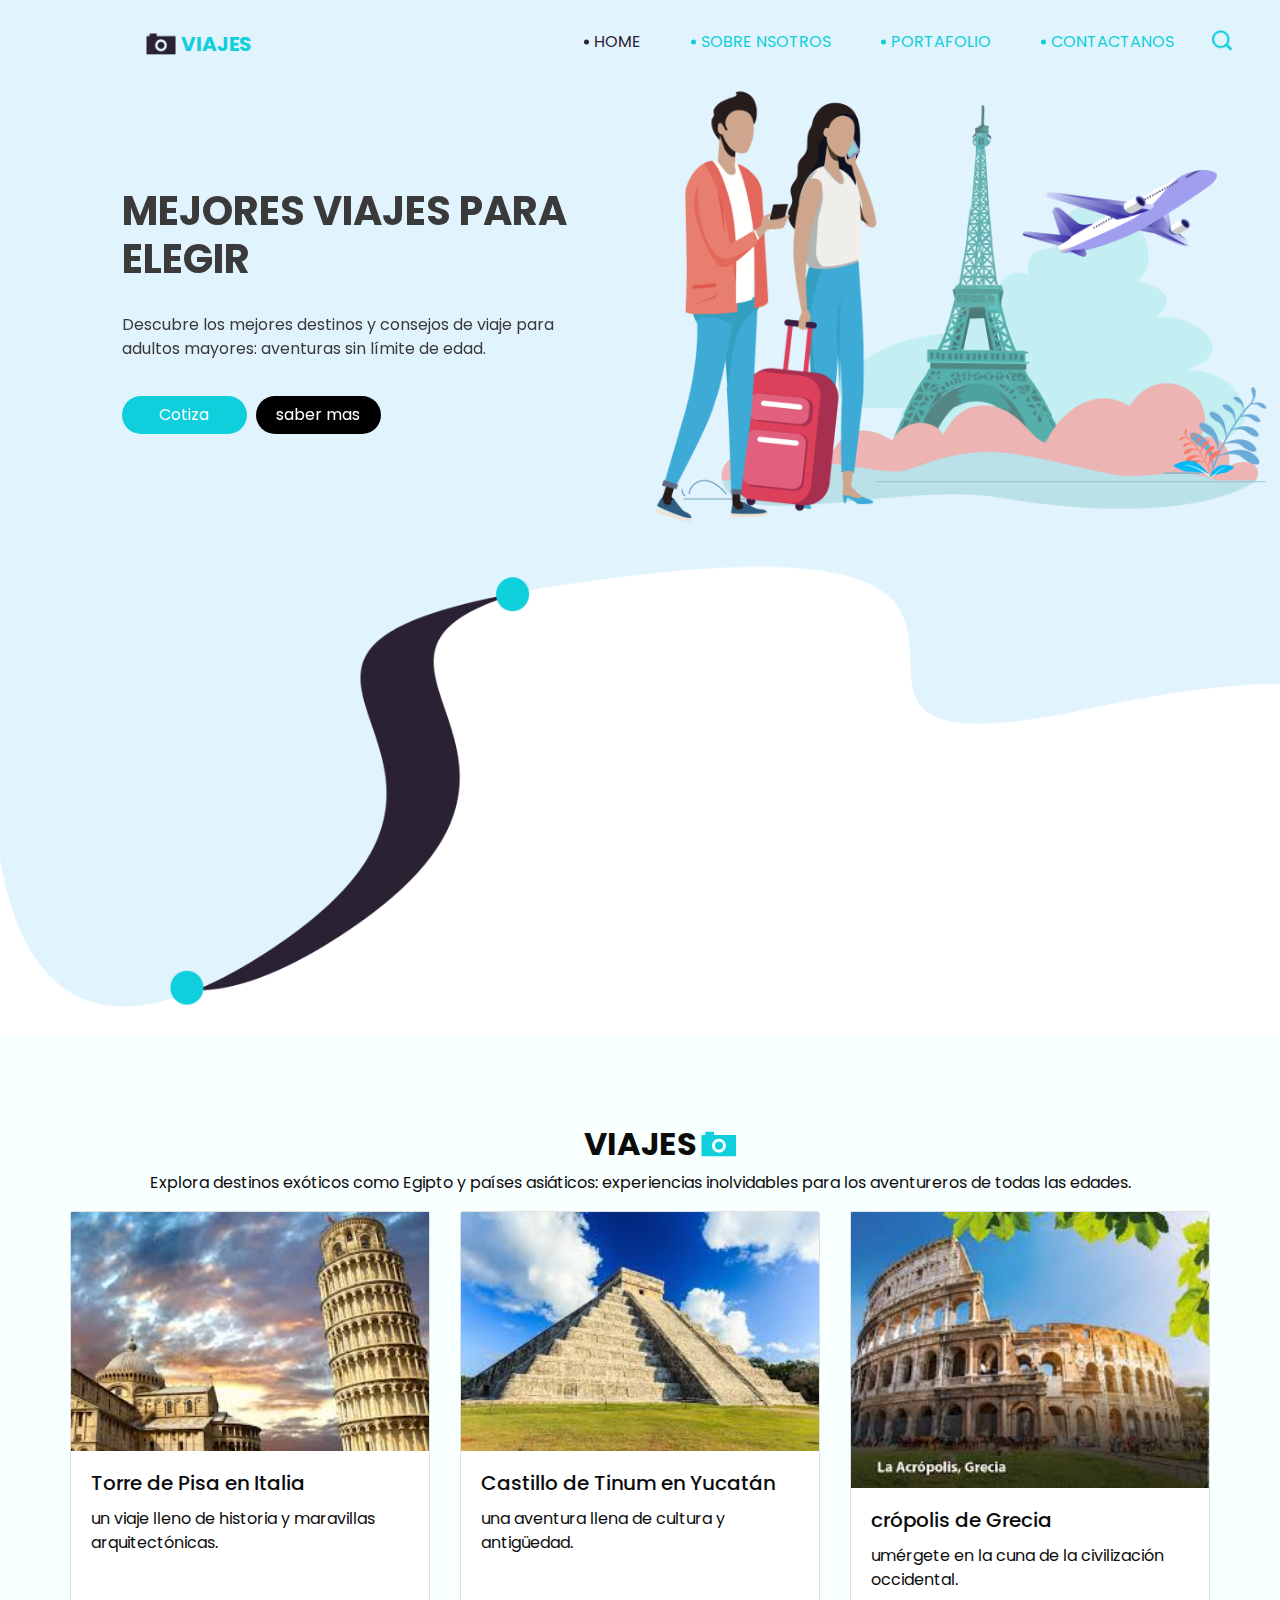
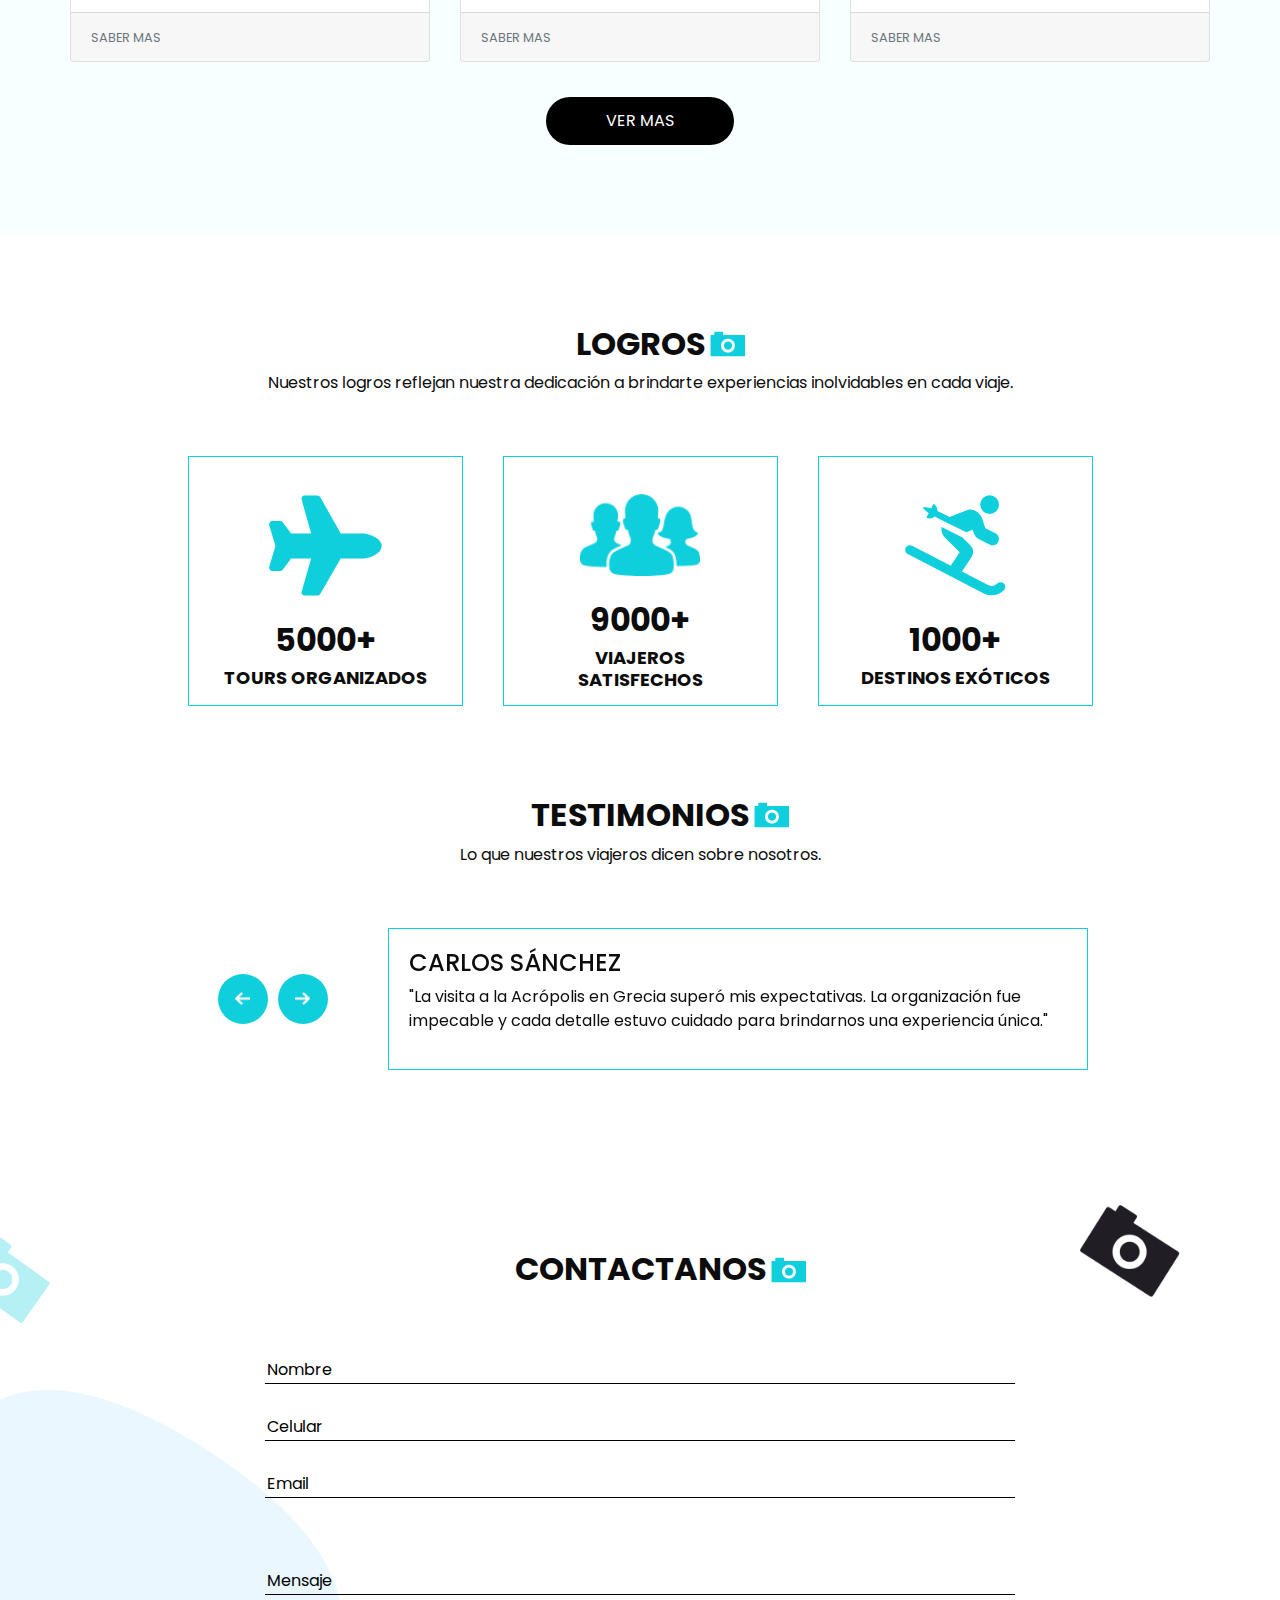
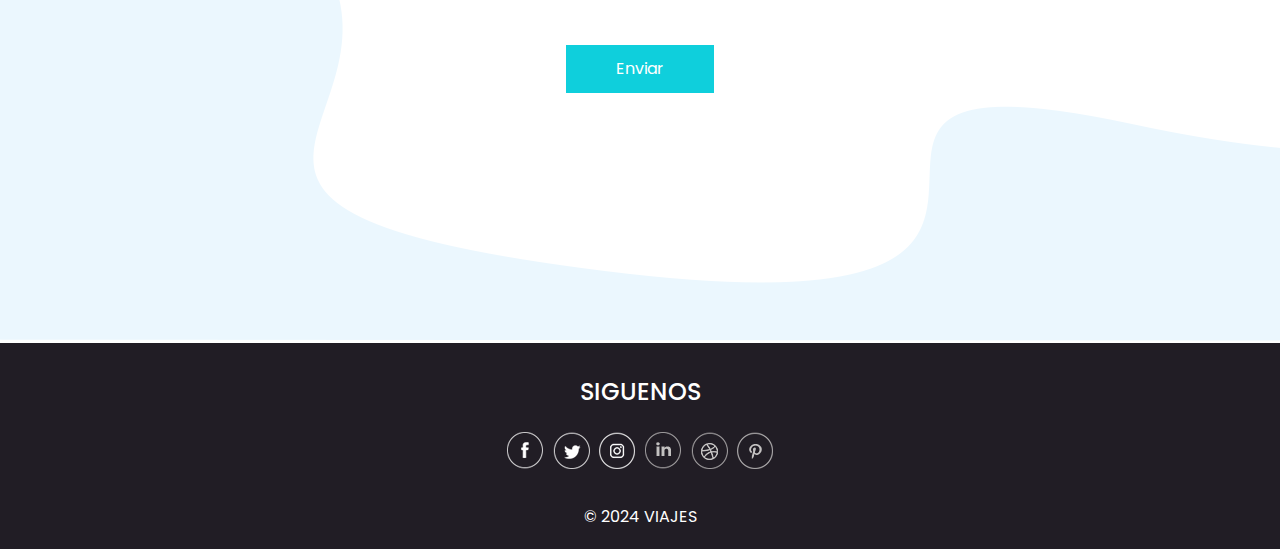
==== index.html @ 47886690 "PAGINA DE VIAJES" ====
<!DOCTYPE html>
<html lang="es">
<head>
    <meta charset="utf-8" />
    <meta http-equiv="X-UA-Compatible" content="IE=edge" />
    <meta name="viewport" content="width=device-width, initial-scale=1, shrink-to-fit=no" />
    <meta name="keywords" content="" />
    <meta name="description" content="" />
    <meta name="author" content="" />
    <title>Viajes</title>
    <link rel="stylesheet" type="text/css" href="css/bootstrap.css" />
    <link href="https://fonts.googleapis.com/css?family=Poppins:400,700&display=swap" rel="stylesheet">
    <link href="css/style.css" rel="stylesheet" />
    <link href="css/responsive.css" rel="stylesheet" />
    <link rel="stylesheet" href="https://cdnjs.cloudflare.com/ajax/libs/font-awesome/5.15.4/css/all.min.css" integrity="sha512-1ycn6IcaQQ40/MKBW2W4Rhis/DbILU74C1vSrLJxCq57o941Ym01SwNsOMqvEBFlcgUa6xLiPY/NS5R+E6ztJQ==" crossorigin="anonymous" referrerpolicy="no-referrer" />
</head>

<body>
  <div class="hero_area">
    <header class="header_section">
      <div class="container-fluid">
        <div class="row">
          <div class="col-lg-11 offset-lg-1">
            <nav class="navbar navbar-expand-lg custom_nav-container ">
              <a class="navbar-brand" href="index.html">
                <img src="images/logo.png" alt="">
                <span>
                  Viajes
                </span>
              </a>
              </a>
              <button class="navbar-toggler" type="button" data-toggle="collapse" data-target="#navbarSupportedContent" aria-controls="navbarSupportedContent" aria-expanded="false" aria-label="Toggle navigation">
                <span class="navbar-toggler-icon"></span>
              </button>
              <!-- <iframe src="./menú.html"></iframe> -->
              <div class="collapse navbar-collapse" id="navbarSupportedContent">
                <div class="d-flex ml-auto flex-column flex-lg-row align-items-center">
                  <ul class="navbar-nav  ">
                    <li class="nav-item active">
                      <a class="nav-link" href="index.html">Home <span class="sr-only">(current)</span></a>
                    </li>
                    <li class="nav-item">
                      <a class="nav-link" href="about.html"> sobre nsotros</a>
                    </li>
                    <li class="nav-item">
                      <a class="nav-link" href="portfolio.html"> portafolio </a>
                    </li>
                    <li class="nav-item">
                      <a class="nav-link" href="contact.html">contactanos</a>
                    </li>
                  </ul>
                  <form class="form-inline">
                    <button class="btn  my-2 my-sm-0 nav_search-btn" type="submit"></button>
                  </form>
                </div>
              </div>
            </nav>
          </div>
        </div>
      </div>
    </header>
    <!-- end header section -->
    <!-- slider section -->
    <section class="slider_section position-relative">
      <div class="carousel slide" data-ride="carousel">
        <div class="carousel-inner">
          <div class="carousel-item active">
            <div class="container-fluid">
              <div class="row">
                <div class="col-md-5 offset-md-1 ">
                  <div class="detail_box">
                    <h1>
                      Mejores viajes para elegir
                    </h1>
                    <p>
                        Descubre los mejores destinos y consejos de viaje para adultos mayores: aventuras sin límite de edad.
                    </p>
                    <div class="btn-box">
                      <a href="#" class="btn-1" onclick="event.preventDefault()">
                        Cotiza
                      </a>
                      <a href="#" class="btn-2" onclick="event.preventDefault(); cotizarViaje();">
                        saber mas
                      </a>
                    </div>
                  </div>
                </div>
                <div class="col-md-6 px-0">
                  <div class="img-box">
                    <img src="img/viejs_fondo.png" alt="">
                  </div>
                </div>
              </div>
            </div>
          </div>
          <!-- <div class="carousel-item">
            <div class="container-fluid">
              <div class="row">
                <div class="col-md-5 offset-md-1">
                  <div class="detail_box">
                    <h1>
                      photography <br>
                      studio
                    </h1>
                    <p>
                      It is a long established fact that a reader will be distracted by the readable content
                    </p>
                    <div class="btn-box">
                      <a href="" class="btn-1">
                        About Us
                      </a>
                      <a href="" class="btn-2">
                        Get A Quote
                      </a>
                    </div>
                  </div>
                </div>
                <div class="col-md-6 px-0">
                  <div class="img-box">
                    <img src="images/slider-img.jpg" alt="">
                  </div>
                </div>
              </div>
            </div>
          </div> -->
        </div>
      </div>

    </section>
    <!-- end slider section -->
  </div>

  <section class="portfolio_section layout_padding">
    <div class="container">
      <div class="heading_container">
        <h2>
          viajes
        </h2>
        <p>
            Explora destinos exóticos como Egipto y países asiáticos: experiencias inolvidables para los aventureros de todas las edades.
        </p>
      </div>
      <!-- <div class="portfolio_container layout_padding2">
        <div class="box-1">
          <div class="img-box b-1">
            <img src="img/PAIS1.jpeg" alt="">
            <div class="btn-box">
              <a href="" class="btn-1">

              </a>
            </div>
          </div>
          <div class="img-box b-2">
            <img src="img/PAIS2.jpeg" alt="">
            <div class="btn-box">
              <a href="" class="btn-1">

              </a>
            </div>
          </div>
        </div>
        <div class="box-2">
          <div class="box-2-top">
            <div class="img-box b-3">
              <img src="img/PAIS3.jpeg" alt="">
              <div class="btn-box">
                <a href="" class="btn-1">

                </a>
              </div>
            </div>
          </div>
          <div class="box-2-top2">
            <div class="img-box b-4">
              <img src="img/PAIS4.jpeg" alt="">
              <div class="btn-box">
                <a href="" class="btn-1">
                </a>
              </div>
            </div>
          </div>
          <div class="box-2-btm">
            <div class="img-box b-5">
              <img src="images/p-5.jpg" alt="">
              <div class="btn-box">
                <a href="" class="btn-1">
                </a>
              </div>
            </div>
            <div class="img-box b-6">
              <img src="img/PAIS5.jpeg" alt="">
              <div class="btn-box">
                <a href="" class="btn-1">
                </a>
              </div>
            </div>
          </div>
        </div>
      </div> -->

      <div class="card-deck">
        <div class="card">
            <img src="img/PAIS1.jpeg" alt="">
          <div class="card-body">
            <h5 class="card-title">Torre de Pisa en Italia</h5>
            <p class="card-text">un viaje lleno de historia y maravillas arquitectónicas.</p>
          </div>
          <div class="card-footer">
            <small class="text-muted">SABER MAS</small>
          </div>
        </div>
        <div class="card">
            <img src="img/PAIS2.jpeg" alt="">
          <div class="card-body">
            <h5 class="card-title">Castillo de Tinum en Yucatán</h5>
            <p class="card-text">una aventura llena de cultura y antigüedad.</p>
          </div>
          <div class="card-footer">
            <small class="text-muted">SABER MAS</small>
          </div>
        </div>
        <div class="card">
            <img src="img/PAIS3.jpeg" alt="">
          <div class="card-body">
            <h5 class="card-title">crópolis de Grecia</h5>
            <p class="card-text">umérgete en la cuna de la civilización occidental.</p>
          </div>
          <div class="card-footer">
            <small class="text-muted">SABER MAS</small>
          </div>
        </div>
      </div>



      <div class="see_btn">
        <a href="#" onclick="event.preventDefault(); cotizarViaje();">VER MAS</a>
      </div>
    </div>

  </section>

  <!-- end about section -->

  <!-- achieve section -->

  <section class="achieve_section layout_padding">
    <div class="container">
        <div class="heading_container">
            <h2>
                LOGROS
            </h2>
            <p>
                Nuestros logros reflejan nuestra dedicación a brindarte experiencias inolvidables en cada viaje.
            </p>
        </div>
      <div class="achieve_container">
        <div class="box">
          <div class="img-box">
            <i class="fas fa-plane icon-font"></i>
          </div>
            <div class="detail-box">
                <h2>
                    5000+
                </h2>
                <h6>
                    Tours Organizados
                </h6>
            </div>
        </div>
        <div class="box">
          <div class="img-box">
            <img src="images/a-2.png" alt="">
          </div>
          <div class="detail-box">
            <h2>
              9000+
            </h2>
            <h6>
                Viajeros Satisfechos
            </h6>
          </div>
        </div>
        <div class="box">
          <div class="img-box">
            <i class="fas fa-skiing icon-font"></i>
          </div>
          <div class="detail-box">
            <h2>
              1000+
            </h2>
            <h6>
                Destinos Exóticos
            </h6>
          </div>
        </div>
      </div>
    </div>
  </section>

  <!-- end achieve section -->

  <!-- client section -->

  <section class="client_section layout_padding-bottom">
    <div class="container">
      <div class="heading_container">
        <h2>
            TESTIMONIOS
        </h2>
        <p>
            Lo que nuestros viajeros dicen sobre nosotros.
        </p>
      </div>
      <div class="layout_padding2-top">
        <div id="carouselExample2Controls" class="carousel slide" data-ride="carousel">
          <div class="row">
            <div class="col-md-3">
              <div class="btn_container">
                <a class="carousel-control-prev" href="#carouselExample2Controls" role="button" data-slide="prev">
                  <span class="sr-only">Previous</span>
                </a>
                <a class="carousel-control-next" href="#carouselExample2Controls" role="button" data-slide="next">
                  <span class="sr-only">Next</span>
                </a>
              </div>
            </div>
            <div class="col-md-9 col-lg-8">
              <div class="carousel-inner">
                <div class="carousel-item active">
                  <div class="detail-box">
                    <h4>
                        Carlos Sánchez
                    </h4>
                    <p>
                        "La visita a la Acrópolis en Grecia superó mis expectativas. La organización fue impecable y cada detalle estuvo cuidado para brindarnos una experiencia única."
                    </p>
                  </div>
                </div>
                <div class="carousel-item ">
                  <div class="detail-box">
                    <h4>
                        María López
                    </h4>
                    <p>
                        "Explorar los templos de Yucatán fue fascinante. La atención al detalle y la pasión del equipo hicieron del viaje algo realmente especial."
                    </p>
                  </div>
                </div>
              </div>
            </div>

          </div>

        </div>
      </div>
    </div>
  </section>


  <!-- end client section -->

  <!-- contact section -->

  <section class="contact_section layout_padding">
    <div class="bg-img1">
      <img src="images/bg-img-1.png" alt="">
    </div>
    <div class="bg-img2">
      <img src="images/bg-img-2.png" alt="">
    </div>
    <div class="container">
      <div class="heading_container">
        <h2>
          CONTACTANOS
        </h2>
      </div>
      <div class="">
        <div class="row">
          <div class="col-md-8 mx-auto">
            <form action="">
              <div class="contact_form-container">
                <div>
                  <div>
                    <input type="text" placeholder="Nombre">
                  </div>
                  <div>
                    <input type="text" placeholder="Celular">
                  </div>
                  <div>
                    <input type="email" placeholder="Email">
                  </div>
                  <div class="">
                    <input type="text" placeholder="Mensaje" class="message_input">
                  </div>
                  <div class=" d-flex justify-content-center ">
                    <button type="button">
                        Enviar
                    </button>
                  </div>
                </div>
              </div>
            </form>
          </div>
        </div>
      </div>
    </div>
  </section>


  <!-- end contact section -->


  <!-- info section -->
  <section class="info_section ">
    <div class="container">
      <div class="info_container">
        <div class="info_social">
          <div class="d-flex justify-content-center">
            <h4 class="">
              SIGUENOS
            </h4>
          </div>
          <div class="social_box">
            <a href="#" onclick="event.preventDefault(); cotizarViaje();">
              <img src="images/fb.png" alt="">
            </a>
            <a href="#" onclick="event.preventDefault(); cotizarViaje();">
              <img src="images/twitter.png" alt="">
            </a>
            <a href="#" onclick="event.preventDefault(); cotizarViaje();">
              <img src="images/instagram.png" alt="">
            </a>
            <a href="#" onclick="event.preventDefault(); cotizarViaje();">
              <img src="images/linkedin.png" alt="">
            </a>
            <a href="#" onclick="event.preventDefault(); cotizarViaje();">
              <img src="images/dribble.png" alt="">
            </a>
            <a href="#" onclick="event.preventDefault(); cotizarViaje();">
              <img src="images/pinterest.png" alt="">
            </a>
          </div>
        </div>
      </div>
    </div>
  </section>
  <!-- end info_section -->

  <!-- footer section -->
  <section class="container-fluid footer_section">
    <div class="container">
      <p> &copy; 2024 VIAJES </p>
    </div>
  </section>
  <!-- footer section -->

  <script type="text/javascript" src="js/jquery-3.4.1.min.js"></script>
  <script type="text/javascript" src="js/bootstrap.js"></script>

</body>

</html>
---- css/style.css ----
body {
  font-family: 'Poppins', sans-serif;
  color: #0c0c0c;
  background-color: #ffffff;
}

.layout_padding {
  padding: 90px 0;
}

.layout_padding2 {
  padding: 45px 0;
}

.layout_padding2-top {
  padding-top: 45px;
}

.layout_padding2-bottom {
  padding-bottom: 45px;
}

.layout_padding-top {
  padding-top: 90px;
}

.layout_padding-bottom {
  padding-bottom: 90px;
}

.heading_container {
  display: -webkit-box;
  display: -ms-flexbox;
  display: flex;
  -webkit-box-orient: vertical;
  -webkit-box-direction: normal;
      -ms-flex-direction: column;
          flex-direction: column;
  -webkit-box-align: center;
      -ms-flex-align: center;
          align-items: center;
  text-align: center;
}

.heading_container h2 {
  position: relative;
  font-weight: bold;
  text-transform: uppercase;
}

.heading_container h2 span {
  position: relative;
  z-index: 2;
}

.heading_container h2::before {
  content: "";
  position: absolute;
  width: 35px;
  height: 26px;
  top: 50%;
  right: -40px;
  -webkit-transform: translateY(-50%);
          transform: translateY(-50%);
  z-index: 1;
  background-image: url(../images/heading-img.png);
  background-repeat: no-repeat;
}

/*header section*/
.hero_area {
  height: 115vh;
  position: relative;
  background-image: url(../images/hero-bg.png);
  background-size: cover;
}

.sub_page .hero_area {
  height: auto;
  background-image: none;
  background-color: #e1f3fd;
}

.sub_page .hero_area::after {
  display: none;
}

.header_section .container-fluid {
  padding-right: 25px;
  padding-left: 25px;
}

.header_section .nav_container {
  margin: 0 auto;
}

.custom_nav-container .navbar-nav .nav-item .nav-link {
  margin: 10px 30px;
  padding: 0;
  color: #0fcfdc;
  text-align: center;
  position: relative;
  text-transform: uppercase;
}

.custom_nav-container .navbar-nav .nav-item .nav-link::before {
  content: "";
  width: 5px;
  height: 5px;
  position: absolute;
  top: 50%;
  left: -10px;
  -webkit-transform: translateY(-50%);
          transform: translateY(-50%);
  background-color: #0fcfdc;
  border-radius: 100%;
}

.custom_nav-container .navbar-nav .nav-item.active .nav-link, .custom_nav-container .navbar-nav .nav-item:hover .nav-link {
  color: #2a2132;
}

.custom_nav-container .navbar-nav .nav-item.active .nav-link::before, .custom_nav-container .navbar-nav .nav-item:hover .nav-link::before {
  background-color: #2a2132;
}

a,
a:hover,
a:focus {
  text-decoration: none;
}

a:hover,
a:focus {
  color: initial;
}

.btn,
.btn:focus {
  outline: none !important;
  -webkit-box-shadow: none;
          box-shadow: none;
}

.custom_nav-container .nav_search-btn {
  background-image: url(../images/search-icon.png);
  background-size: 20px;
  background-repeat: no-repeat;
  background-position: center 5px;
  width: 35px;
  height: 35px;
  padding: 0;
  border: none;
}

.navbar-brand {
  display: -webkit-box;
  display: -ms-flexbox;
  display: flex;
  -webkit-box-align: center;
      -ms-flex-align: center;
          align-items: center;
}

.navbar-brand img {
  width: 30px;
  margin-right: 5px;
}

.navbar-brand span {
  font-size: 20px;
  font-weight: 700;
  color: #0fcfdc;
  text-transform: uppercase;
}

.custom_nav-container {
  z-index: 99999;
  padding-top: 20px;
  -webkit-box-align: end;
      -ms-flex-align: end;
          align-items: flex-end;
}

.navbar-expand-lg .navbar-collapse {
  -webkit-box-align: end;
      -ms-flex-align: end;
          align-items: flex-end;
}

.custom_nav-container .navbar-toggler {
  outline: none;
}

.custom_nav-container .navbar-toggler .navbar-toggler-icon {
  background-image: url(../images/menu.png);
  background-size: 45px;
}

/*end header section*/
/* slider section */
.slider_section {
  display: -webkit-box;
  display: -ms-flexbox;
  display: flex;
  -webkit-box-align: center;
      -ms-flex-align: center;
          align-items: center;
  position: relative;
  z-index: 2;
  color: #3b3a3a;
}

.slider_section .row {
  -webkit-box-align: center;
      -ms-flex-align: center;
          align-items: center;
}

.slider_section div#carouselExampleControls {
  width: 100%;
}

.slider_section .detail_box {
  padding-right: 10%;
}

.slider_section .detail_box h1 {
  font-weight: bold;
  margin-bottom: 30px;
  text-transform: uppercase;
}

.slider_section .detail_box .btn-box {
  margin-top: 35px;
}

.slider_section .detail_box .btn-box a {
  width: 125px;
  text-align: center;
}

.slider_section .detail_box .btn-box .btn-1 {
  display: inline-block;
  padding: 7px 0px;
  background-color: #0fcfdc;
  color: #ffffff;
  border-radius: 30px;
  margin-right: 5px;
}

.slider_section .detail_box .btn-box .btn-1:hover {
  background-color: #0db9c4;
}

.slider_section .detail_box .btn-box .btn-2 {
  display: inline-block;
  padding: 7px 0px;
  background-color: #000000;
  color: #ffffff;
  border-radius: 30px;
}

.slider_section .detail_box .btn-box .btn-2:hover {
  background-color: #333333;
}

.slider_section .img-box img {
  width: 100%;
}

.slider_section .carousel_btn-container {
  width: 60px;
  position: absolute;
  bottom: 175px;
  display: -webkit-box;
  display: -ms-flexbox;
  display: flex;
  -webkit-box-pack: justify;
      -ms-flex-pack: justify;
          justify-content: space-between;
  left: 10%;
  z-index: 999;
}

.slider_section .carousel_btn-container .carousel-control-prev,
.slider_section .carousel_btn-container .carousel-control-next {
  position: relative;
  width: 35px;
  height: 35px;
  border: none;
  border-radius: 100%;
  opacity: 1;
  background-repeat: no-repeat;
  background-size: 20px;
  background-position: center;
}

.slider_section .carousel_btn-container .carousel-control-prev {
  background-image: url(../images/prev.png);
}

.slider_section .carousel_btn-container .carousel-control-prev:hover {
  background-image: url(../images/prev-blue.png);
}

.slider_section .carousel_btn-container .carousel-control-next {
  background-image: url(../images/next.png);
}

.slider_section .carousel_btn-container .carousel-control-next:hover {
  background-image: url(../images/next-blue.png);
}

.about_section .box {
  display: -webkit-box;
  display: -ms-flexbox;
  display: flex;
  -webkit-box-orient: vertical;
  -webkit-box-direction: normal;
      -ms-flex-direction: column;
          flex-direction: column;
  -webkit-box-align: center;
      -ms-flex-align: center;
          align-items: center;
}

.about_section .box img {
  width: 100%;
}

.about_section .box .img-box {
  position: relative;
  width: 250px;
  margin: 50px 0;
}

.about_section .box .img-box .about_img-bg {
  position: absolute;
  top: 50%;
  left: 50%;
  width: 200%;
  -webkit-transform: translate(-50%, -50%) rotate(0deg) scale(1);
          transform: translate(-50%, -50%) rotate(0deg) scale(1);
  -webkit-animation: rotateAnimation 3s infinite;
          animation: rotateAnimation 3s infinite;
}

@-webkit-keyframes rotateAnimation {
  0% {
    -webkit-transform: translate(-50%, -50%) rotate(0deg) scale(1);
            transform: translate(-50%, -50%) rotate(0deg) scale(1);
  }
  49% {
    -webkit-transform: translate(-50%, -50%) rotate(180deg) scale(1.1);
            transform: translate(-50%, -50%) rotate(180deg) scale(1.1);
  }
  100% {
    -webkit-transform: translate(-50%, -50%) rotate(360deg) scale(1);
            transform: translate(-50%, -50%) rotate(360deg) scale(1);
  }
}

@keyframes rotateAnimation {
  0% {
    -webkit-transform: translate(-50%, -50%) rotate(0deg) scale(1);
            transform: translate(-50%, -50%) rotate(0deg) scale(1);
  }
  49% {
    -webkit-transform: translate(-50%, -50%) rotate(180deg) scale(1.1);
            transform: translate(-50%, -50%) rotate(180deg) scale(1.1);
  }
  100% {
    -webkit-transform: translate(-50%, -50%) rotate(360deg) scale(1);
            transform: translate(-50%, -50%) rotate(360deg) scale(1);
  }
}

.about_section .box .detail-box {
  margin-top: 35px;
  text-align: center;
}

.about_section .box .detail-box a {
  display: inline-block;
  padding: 12px 60px;
  background-color: #000000;
  color: #ffffff;
  border-radius: 40px;
  text-transform: uppercase;
  margin-top: 35px;
}

.about_section .box .detail-box a:hover {
  background-color: #333333;
}

.portfolio_section {
  background-color: #f8ffff;
}

.portfolio_section .portfolio_container {
  display: -webkit-box;
  display: -ms-flexbox;
  display: flex;
}

.portfolio_section .portfolio_container .img-box {
  margin: 10px;
  position: relative;
  display: -webkit-box;
  display: -ms-flexbox;
  display: flex;
  -webkit-box-flex: 1;
      -ms-flex-positive: 1;
          flex-grow: 1;
}

.portfolio_section .portfolio_container .img-box img {
  width: 100%;
  height: 50%;
}

.portfolio_section .portfolio_container .img-box .btn-box {
  position: absolute;
  top: 50%;
  left: 50%;
  -webkit-transform: translate(-50%, -50%);
          transform: translate(-50%, -50%);
  display: -webkit-box;
  display: -ms-flexbox;
  display: flex;
}

.portfolio_section .portfolio_container .img-box .btn-box a {
  display: none;
  width: 50px;
  height: 50px;
  border-radius: 100%;
  background-size: cover;
  background-position: center;
  background-repeat: no-repeat;
  margin: 0 5px;
}

.portfolio_section .portfolio_container .img-box .btn-box .btn-1 {
  background-image: url(../images/link.png);
}

.portfolio_section .portfolio_container .img-box::before {
  content: "";
  display: none;
  position: absolute;
  width: 100%;
  height: 100%;
  top: 0;
  left: 0;
  background-color: rgba(15, 207, 220, 0.8);
  z-index: 0;
}

.portfolio_section .portfolio_container .img-box:hover a {
  display: block;
}

.portfolio_section .portfolio_container .img-box:hover::before {
  display: block;
}

.portfolio_section .portfolio_container .box-1,
.portfolio_section .portfolio_container .box-2 {
  display: -webkit-box;
  display: -ms-flexbox;
  display: flex;
  -webkit-box-orient: vertical;
  -webkit-box-direction: normal;
      -ms-flex-direction: column;
          flex-direction: column;
  -webkit-box-pack: stretch;
      -ms-flex-pack: stretch;
          justify-content: stretch;
  -webkit-box-align: stretch;
      -ms-flex-align: stretch;
          align-items: stretch;
}

.portfolio_section .portfolio_container .box-2-btm {
  display: -webkit-box;
  display: -ms-flexbox;
  display: flex;
  -webkit-box-pack: stretch;
      -ms-flex-pack: stretch;
          justify-content: stretch;
  -webkit-box-align: stretch;
      -ms-flex-align: stretch;
          align-items: stretch;
}

.portfolio_section .portfolio_container .box-2-btm .box-2-left {
  display: -webkit-box;
  display: -ms-flexbox;
  display: flex;
}

.portfolio_section .see_btn {
  display: -webkit-box;
  display: -ms-flexbox;
  display: flex;
  -webkit-box-pack: center;
      -ms-flex-pack: center;
          justify-content: center;
}

.portfolio_section .see_btn a {
  display: inline-block;
  padding: 12px 60px;
  background-color: #000000;
  color: #ffffff;
  border-radius: 40px;
  text-transform: uppercase;
  margin-top: 35px;
}

.portfolio_section .see_btn a:hover {
  background-color: #333333;
}

.achieve_section .achieve_container {
  display: -webkit-box;
  display: -ms-flexbox;
  display: flex;
  -webkit-box-pack: center;
      -ms-flex-pack: center;
          justify-content: center;
}

.achieve_section .achieve_container .box {
  width: 275px;
  height: 250px;
  display: -webkit-box;
  display: -ms-flexbox;
  display: flex;
  -webkit-box-orient: vertical;
  -webkit-box-direction: normal;
      -ms-flex-direction: column;
          flex-direction: column;
  -webkit-box-align: center;
      -ms-flex-align: center;
          align-items: center;
  -webkit-box-pack: center;
      -ms-flex-pack: center;
          justify-content: center;
  text-align: center;
  margin: 45px 20px 0 20px;
  padding: 45px 35px 15px 35px;
  border: 1px solid #0fcfdc;
}

.achieve_section .achieve_container .box .img-box {
  width: 120px;
}

.achieve_section .achieve_container .box .img-box img {
  width: 100%;
}

.achieve_section .achieve_container .detail-box {
  margin-top: 25px;
  text-transform: uppercase;
}

.achieve_section .achieve_container .detail-box h2 {
  font-weight: bold;
}

.achieve_section .achieve_container .detail-box h6 {
  font-weight: bold;
  font-size: 18px;
}

.client_section .row {
  -webkit-box-align: center;
      -ms-flex-align: center;
          align-items: center;
}

.client_section .col-md-3 {
  display: -webkit-box;
  display: -ms-flexbox;
  display: flex;
  -webkit-box-pack: end;
      -ms-flex-pack: end;
          justify-content: flex-end;
}

.client_section .btn_container {
  display: -webkit-box;
  display: -ms-flexbox;
  display: flex;
  -webkit-box-pack: center;
      -ms-flex-pack: center;
          justify-content: center;
  -webkit-box-align: center;
      -ms-flex-align: center;
          align-items: center;
}

.client_section .btn_container .carousel-control-prev,
.client_section .btn_container .carousel-control-next {
  position: relative;
  width: 50px;
  height: 50px;
  border: none;
  border-radius: 100%;
  opacity: 1;
  background-repeat: no-repeat;
  background-size: 15px;
  background-position: center;
  background-color: #0fcfdc;
  margin: 0 5px;
}

.client_section .btn_container .carousel-control-prev:hover,
.client_section .btn_container .carousel-control-next:hover {
  background-color: #000000;
}

.client_section .btn_container .carousel-control-prev {
  background-image: url(../images/prev-white.png);
}

.client_section .btn_container .carousel-control-next {
  background-image: url(../images/next-white.png);
}

.client_section .detail-box {
  padding: 20px;
  border: 1px solid #0fcfdc;
  margin: 0 25px;
}

.client_section .detail-box h4 {
  text-transform: uppercase;
}

/* contact section */
.contact_section {
  background-image: url(../images/contact-bg.png);
  background-repeat: no-repeat;
  background-position: left bottom;
  padding-bottom: 250px;
  position: relative;
}

.contact_section .bg-img1 {
  width: 100px;
  position: absolute;
  top: 45px;
  right: 100px;
}

.contact_section .bg-img1 img {
  width: 100%;
}

.contact_section .bg-img2 {
  width: 50px;
  position: absolute;
  top: 75px;
  left: 0px;
}

.contact_section .bg-img2 img {
  width: 100%;
}

.contact_section .contact_form-container {
  margin-top: 45px;
}

.contact_section .contact_form-container input {
  border: none;
  outline: none;
  border-bottom: 1px solid #000000;
  color: #000000;
  width: 100%;
  margin: 15px 0;
  background-color: transparent;
}

.contact_section .contact_form-container input::-webkit-input-placeholder {
  color: #000000;
}

.contact_section .contact_form-container input:-ms-input-placeholder {
  color: #000000;
}

.contact_section .contact_form-container input::-ms-input-placeholder {
  color: #000000;
}

.contact_section .contact_form-container input::placeholder {
  color: #000000;
}

.contact_section .contact_form-container input.message_input {
  margin-top: 55px;
}

.contact_section .contact_form-container button {
  display: inline-block;
  padding: 12px 50px;
  background-color: #0fcfdc;
  color: #ffffff;
  border-radius: 0;
  margin-top: 35px;
  border: none;
}

.contact_section .contact_form-container button:hover {
  background-color: #0db9c4;
}

/* end contact section */
.info_section {
  background-color: #211d25;
  color: #ffffff;
  font-family: 'Poppins', sans-serif;
}

.info_section .info_container {
  width: 75%;
  margin: 0 auto;
}

.info_section .info_social {
  padding-top: 35px;
  display: -webkit-box;
  display: -ms-flexbox;
  display: flex;
  -webkit-box-orient: vertical;
  -webkit-box-direction: normal;
      -ms-flex-direction: column;
          flex-direction: column;
  -webkit-box-align: center;
      -ms-flex-align: center;
          align-items: center;
}

.info_section .info_social h4 {
  text-transform: uppercase;
}

.info_section .info_social .social_box {
  display: -webkit-box;
  display: -ms-flexbox;
  display: flex;
  margin: 15px auto;
  -webkit-box-align: center;
      -ms-flex-align: center;
          align-items: center;
}

.info_section .info_social .social_box img {
  min-width: 10px;
  margin: 0 3px;
}

/* footer section*/
.footer_section {
  background-color: #211d25;
  display: -webkit-box;
  display: -ms-flexbox;
  display: flex;
  -webkit-box-pack: center;
      -ms-flex-pack: center;
          justify-content: center;
  position: relative;
  font-family: 'Poppins', sans-serif;
}

.footer_section p {
  color: #ffffff;
  margin: 0 auto;
  text-align: center;
  padding: 20px 0;
  width: 55%;
}

.footer_section a {
  color: #ffffff;
}
/*# sourceMappingURL=style.css.map */

.icon-font{
  font-size: 100px !important;
  color: #0fcfdc;
}
---- css/responsive.css ----
@media (max-width: 1120px) {
  .slider_section .carousel_btn-container {
    bottom: 0;
  }
}

@media (max-width: 992px) {
  .navbar-nav {
    align-items: center;
  }

  .custom_nav-container .navbar-nav .nav-item .nav-link {
    margin: 15px 30px;
  }

  .achieve_section .achieve_container {
    flex-wrap: wrap;
  }

  .info_section .info_container {
    width: 100%;
  }

  .footer_section p {
    width: 100%;
  }
}

@media (max-width: 768px) {
  .hero_area {
    height: auto;
  }

  .slider_section {
    padding-top: 50px;
  }

  .slider_section .detail_box {
    text-align: center;
    margin-bottom: 35px;
  }

  .slider_section .detail_box {
    padding: 0;
  }

  .about_section .box .img-box {
    width: 40%;
  }

  .portfolio_section .portfolio_container {
    flex-direction: column;
  }

  .contact_section .bg-img1 {
    width: 75px;
    position: absolute;
    top: 0;
    right: 0px;
  }

  .client_section .col-md-3 {
    justify-content: center;
  }

  .client_section .detail-box {
    margin-bottom: 35px;
  }

  .client_section .row {
    flex-wrap: wrap-reverse;
  }
}

@media (max-width: 576px) {
  .heading_container h2::before {
    top: -15px;
    right: 50%;
    -webkit-transform: translate(50%, -50%);
    transform: translate(50%, -50%);
  }

  .client_section .detail-box {
    margin-left: 0;
    margin-right: 0;

  }
}

@media (max-width: 480px) {}

@media (max-width: 420px) {
  .slider_section .detail_box h1 {
    font-size: 2rem;
  }

  .portfolio_section .portfolio_container .box-2-btm {
    flex-direction: column;
  }
}

@media (max-width: 360px) {}

@media (min-width: 1200px) {
  .container {
    max-width: 1170px;
  }
}
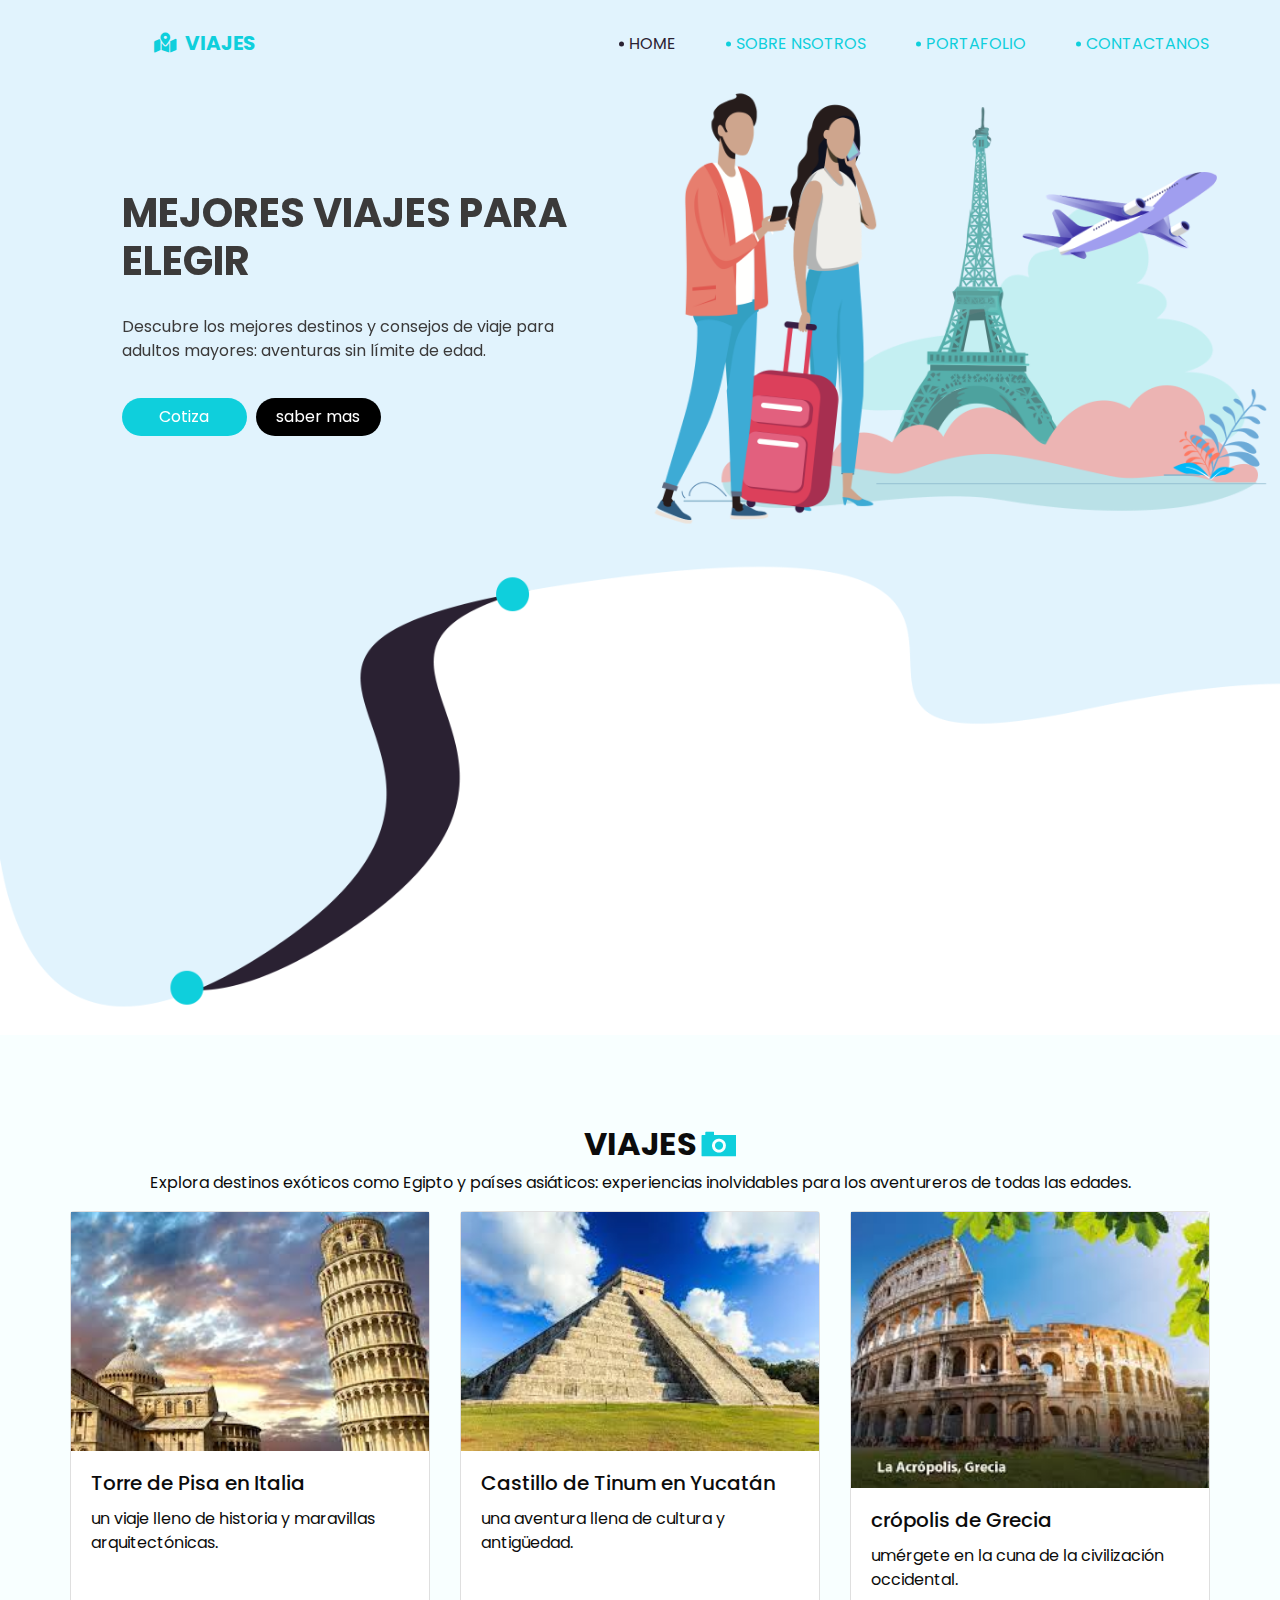
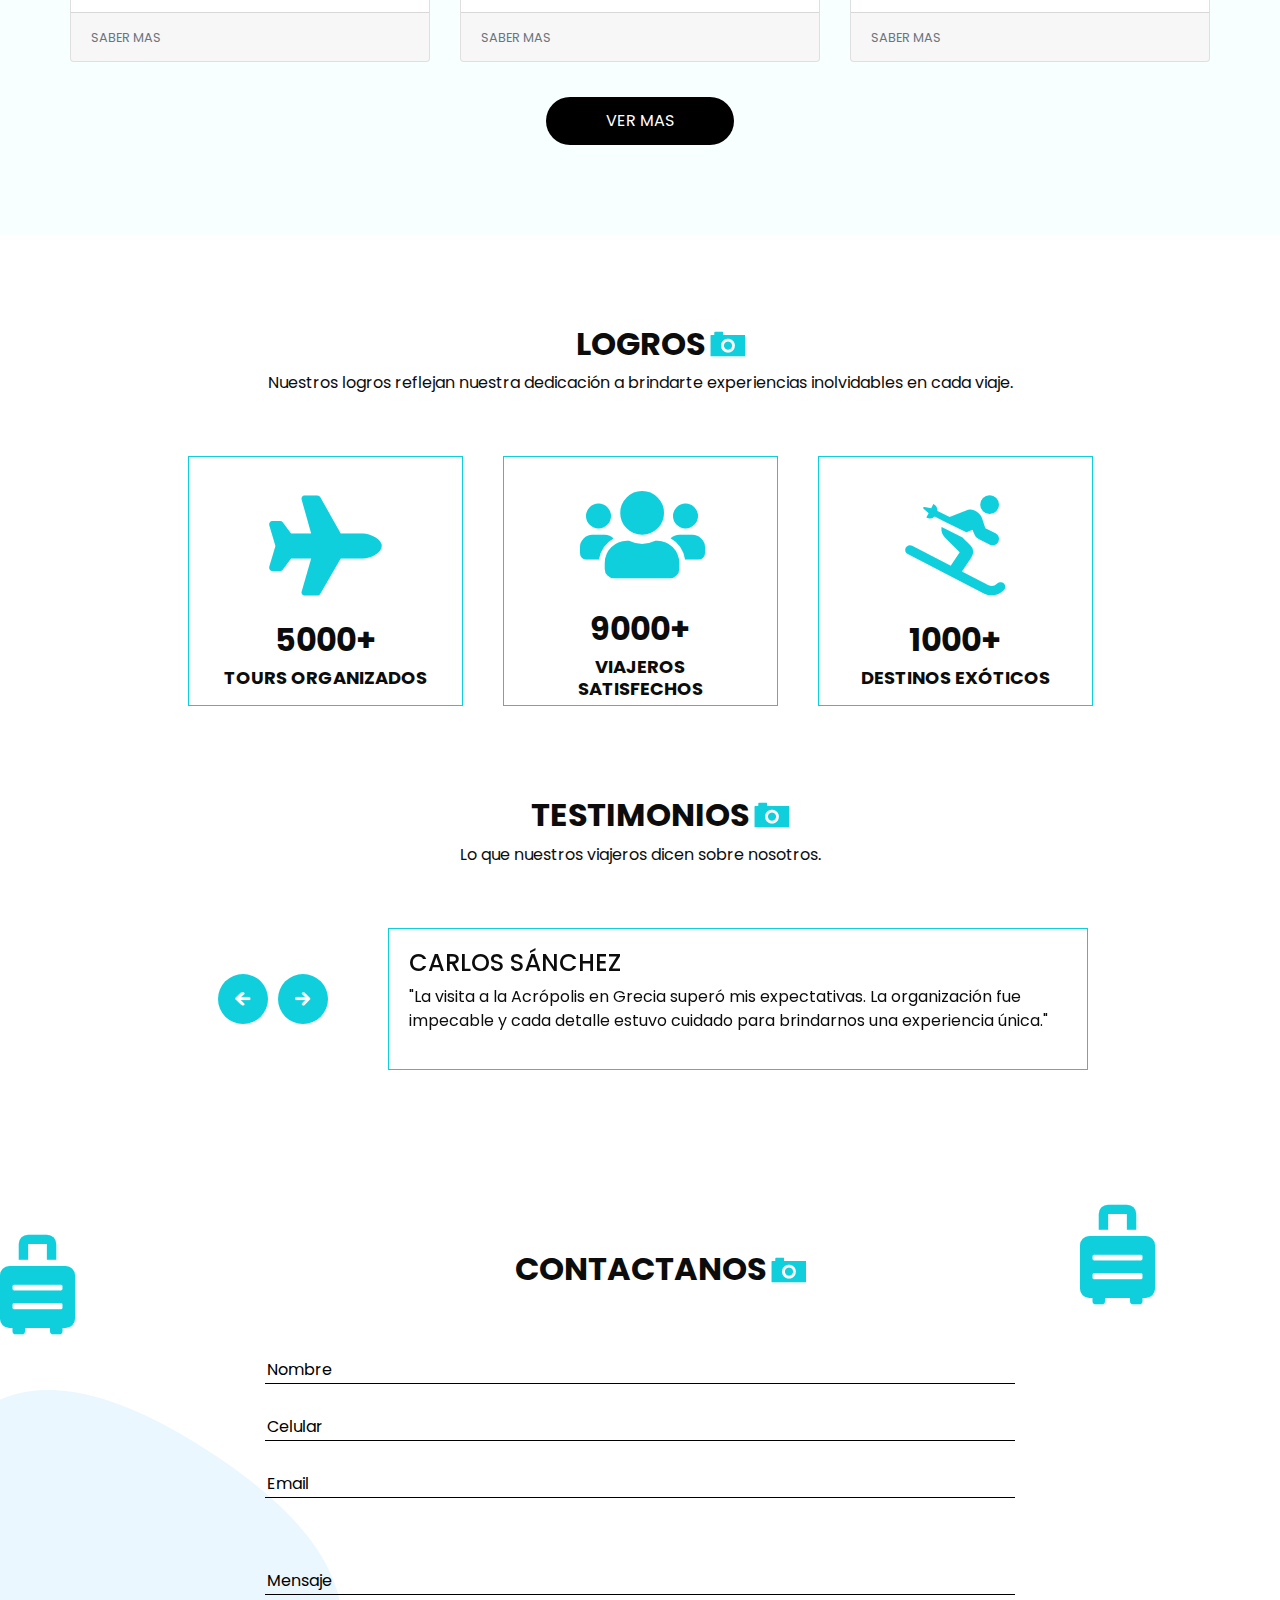
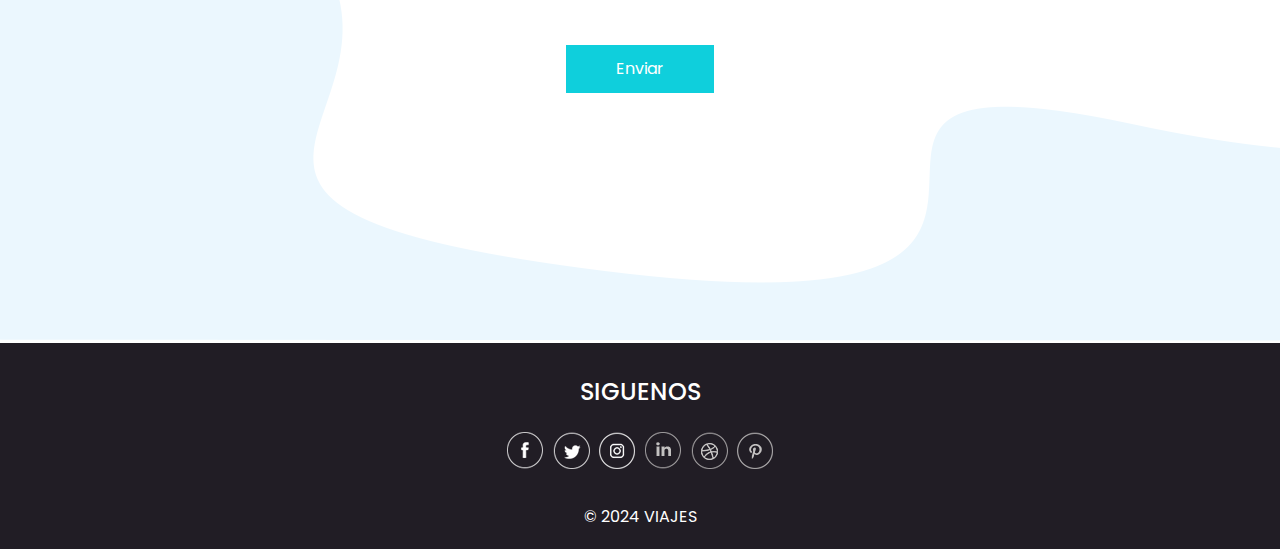
==== commit 64cfd8e8: "cambios en archivos" ====
--- a/index.html
+++ b/index.html
@@ -1,13 +1,10 @@
 <!DOCTYPE html>
 <html lang="es">
 <head>
+    <title>Viajes</title>
     <meta charset="utf-8" />
     <meta http-equiv="X-UA-Compatible" content="IE=edge" />
     <meta name="viewport" content="width=device-width, initial-scale=1, shrink-to-fit=no" />
-    <meta name="keywords" content="" />
-    <meta name="description" content="" />
-    <meta name="author" content="" />
-    <title>Viajes</title>
     <link rel="stylesheet" type="text/css" href="css/bootstrap.css" />
     <link href="https://fonts.googleapis.com/css?family=Poppins:400,700&display=swap" rel="stylesheet">
     <link href="css/style.css" rel="stylesheet" />
@@ -16,291 +13,184 @@
 </head>
 
 <body>
-  <div class="hero_area">
-    <header class="header_section">
-      <div class="container-fluid">
-        <div class="row">
-          <div class="col-lg-11 offset-lg-1">
-            <nav class="navbar navbar-expand-lg custom_nav-container ">
-              <a class="navbar-brand" href="index.html">
-                <img src="images/logo.png" alt="">
-                <span>
-                  Viajes
-                </span>
-              </a>
-              </a>
-              <button class="navbar-toggler" type="button" data-toggle="collapse" data-target="#navbarSupportedContent" aria-controls="navbarSupportedContent" aria-expanded="false" aria-label="Toggle navigation">
-                <span class="navbar-toggler-icon"></span>
-              </button>
-              <!-- <iframe src="./menú.html"></iframe> -->
-              <div class="collapse navbar-collapse" id="navbarSupportedContent">
-                <div class="d-flex ml-auto flex-column flex-lg-row align-items-center">
-                  <ul class="navbar-nav  ">
-                    <li class="nav-item active">
-                      <a class="nav-link" href="index.html">Home <span class="sr-only">(current)</span></a>
-                    </li>
-                    <li class="nav-item">
-                      <a class="nav-link" href="about.html"> sobre nsotros</a>
-                    </li>
-                    <li class="nav-item">
-                      <a class="nav-link" href="portfolio.html"> portafolio </a>
-                    </li>
-                    <li class="nav-item">
-                      <a class="nav-link" href="contact.html">contactanos</a>
-                    </li>
-                  </ul>
-                  <form class="form-inline">
-                    <button class="btn  my-2 my-sm-0 nav_search-btn" type="submit"></button>
-                  </form>
-                </div>
-              </div>
-            </nav>
-          </div>
-        </div>
-      </div>
-    </header>
-    <!-- end header section -->
-    <!-- slider section -->
-    <section class="slider_section position-relative">
-      <div class="carousel slide" data-ride="carousel">
-        <div class="carousel-inner">
-          <div class="carousel-item active">
+    <div class="hero_area">
+        <header class="header_section">
             <div class="container-fluid">
-              <div class="row">
-                <div class="col-md-5 offset-md-1 ">
-                  <div class="detail_box">
-                    <h1>
-                      Mejores viajes para elegir
-                    </h1>
-                    <p>
-                        Descubre los mejores destinos y consejos de viaje para adultos mayores: aventuras sin límite de edad.
-                    </p>
-                    <div class="btn-box">
-                      <a href="#" class="btn-1" onclick="event.preventDefault()">
-                        Cotiza
-                      </a>
-                      <a href="#" class="btn-2" onclick="event.preventDefault(); cotizarViaje();">
-                        saber mas
-                      </a>
+                <div class="row">
+                <div class="col-lg-11 offset-lg-1">
+                    <nav class="navbar navbar-expand-lg custom_nav-container ">
+                    <a class="navbar-brand" href="index.html">
+                        <i class="fas fa-map-marked-alt m-2 color-icon"></i>  
+                        <span>
+                            Viajes
+                        </span>
+                    </a>
+                    </a>
+                    <button class="navbar-toggler" type="button" data-toggle="collapse" data-target="#navbarSupportedContent" aria-controls="navbarSupportedContent" aria-expanded="false" aria-label="Toggle navigation">
+                        <span class="navbar-toggler-icon"></span>
+                    </button>
+                    <div class="collapse navbar-collapse" id="navbarSupportedContent">
+                        <div class="d-flex ml-auto flex-column flex-lg-row align-items-center">
+                            <ul class="navbar-nav  ">
+                                <li class="nav-item active">
+                                <a class="nav-link" href="index.html">Home </a>
+                                </li>
+                                <li class="nav-item">
+                                <a class="nav-link" href="about.html"> sobre nsotros</a>
+                                </li>
+                                <li class="nav-item">
+                                <a class="nav-link" href="portfolio.html"> portafolio </a>
+                                </li>
+                                <li class="nav-item">
+                                <a class="nav-link" href="contact.html">contactanos</a>
+                                </li>
+                            </ul>
+                        </div>
                     </div>
-                  </div>
-                </div>
-                <div class="col-md-6 px-0">
-                  <div class="img-box">
-                    <img src="img/viejs_fondo.png" alt="">
-                  </div>
-                </div>
-              </div>
-            </div>
-          </div>
-          <!-- <div class="carousel-item">
-            <div class="container-fluid">
-              <div class="row">
-                <div class="col-md-5 offset-md-1">
-                  <div class="detail_box">
-                    <h1>
-                      photography <br>
-                      studio
-                    </h1>
-                    <p>
-                      It is a long established fact that a reader will be distracted by the readable content
-                    </p>
-                    <div class="btn-box">
-                      <a href="" class="btn-1">
-                        About Us
-                      </a>
-                      <a href="" class="btn-2">
-                        Get A Quote
-                      </a>
+                    </nav>
+                </div>
+                </div>
+            </div>
+        </header>
+        <section class="slider_section position-relative">
+            <div class="carousel slide" data-ride="carousel">
+                <div class="carousel-inner">
+                <div class="carousel-item active">
+                    <div class="container-fluid">
+                    <div class="row">
+                        <div class="col-md-5 offset-md-1 ">
+                        <div class="detail_box">
+                            <h1>
+                                Mejores viajes para elegir
+                            </h1>
+                            <p>
+                                Descubre los mejores destinos y consejos de viaje para adultos mayores: aventuras sin límite de edad.
+                            </p>
+                            <div class="btn-box">
+                            <a href="#" class="btn-1" onclick="event.preventDefault()">
+                                Cotiza
+                            </a>
+                            <a href="#" class="btn-2" onclick="event.preventDefault(); cotizarViaje();">
+                                saber mas
+                            </a>
+                            </div>
+                        </div>
+                        </div>
+                        <div class="col-md-6 px-0">
+                        <div class="img-box">
+                            <img src="img/viejs_fondo.png" alt="">
+                        </div>
+                        </div>
                     </div>
-                  </div>
-                </div>
-                <div class="col-md-6 px-0">
-                  <div class="img-box">
-                    <img src="images/slider-img.jpg" alt="">
-                  </div>
-                </div>
-              </div>
-            </div>
-          </div> -->
-        </div>
-      </div>
-
-    </section>
-    <!-- end slider section -->
-  </div>
-
-  <section class="portfolio_section layout_padding">
-    <div class="container">
-      <div class="heading_container">
-        <h2>
-          viajes
-        </h2>
-        <p>
-            Explora destinos exóticos como Egipto y países asiáticos: experiencias inolvidables para los aventureros de todas las edades.
-        </p>
-      </div>
-      <!-- <div class="portfolio_container layout_padding2">
-        <div class="box-1">
-          <div class="img-box b-1">
-            <img src="img/PAIS1.jpeg" alt="">
-            <div class="btn-box">
-              <a href="" class="btn-1">
-
-              </a>
-            </div>
-          </div>
-          <div class="img-box b-2">
-            <img src="img/PAIS2.jpeg" alt="">
-            <div class="btn-box">
-              <a href="" class="btn-1">
-
-              </a>
-            </div>
-          </div>
-        </div>
-        <div class="box-2">
-          <div class="box-2-top">
-            <div class="img-box b-3">
-              <img src="img/PAIS3.jpeg" alt="">
-              <div class="btn-box">
-                <a href="" class="btn-1">
-
-                </a>
-              </div>
-            </div>
-          </div>
-          <div class="box-2-top2">
-            <div class="img-box b-4">
-              <img src="img/PAIS4.jpeg" alt="">
-              <div class="btn-box">
-                <a href="" class="btn-1">
-                </a>
-              </div>
-            </div>
-          </div>
-          <div class="box-2-btm">
-            <div class="img-box b-5">
-              <img src="images/p-5.jpg" alt="">
-              <div class="btn-box">
-                <a href="" class="btn-1">
-                </a>
-              </div>
-            </div>
-            <div class="img-box b-6">
-              <img src="img/PAIS5.jpeg" alt="">
-              <div class="btn-box">
-                <a href="" class="btn-1">
-                </a>
-              </div>
-            </div>
-          </div>
-        </div>
-      </div> -->
-
-      <div class="card-deck">
-        <div class="card">
-            <img src="img/PAIS1.jpeg" alt="">
-          <div class="card-body">
-            <h5 class="card-title">Torre de Pisa en Italia</h5>
-            <p class="card-text">un viaje lleno de historia y maravillas arquitectónicas.</p>
-          </div>
-          <div class="card-footer">
-            <small class="text-muted">SABER MAS</small>
-          </div>
-        </div>
-        <div class="card">
-            <img src="img/PAIS2.jpeg" alt="">
-          <div class="card-body">
-            <h5 class="card-title">Castillo de Tinum en Yucatán</h5>
-            <p class="card-text">una aventura llena de cultura y antigüedad.</p>
-          </div>
-          <div class="card-footer">
-            <small class="text-muted">SABER MAS</small>
-          </div>
-        </div>
-        <div class="card">
-            <img src="img/PAIS3.jpeg" alt="">
-          <div class="card-body">
-            <h5 class="card-title">crópolis de Grecia</h5>
-            <p class="card-text">umérgete en la cuna de la civilización occidental.</p>
-          </div>
-          <div class="card-footer">
-            <small class="text-muted">SABER MAS</small>
-          </div>
-        </div>
-      </div>
-
-
-
-      <div class="see_btn">
-        <a href="#" onclick="event.preventDefault(); cotizarViaje();">VER MAS</a>
-      </div>
-    </div>
-
-  </section>
-
-  <!-- end about section -->
-
-  <!-- achieve section -->
-
-  <section class="achieve_section layout_padding">
-    <div class="container">
+                    </div>
+                </div>
+                </div>
+            </div>
+        </section>
+
+    </div>
+
+    <section class="portfolio_section layout_padding">
+        <div class="container">
         <div class="heading_container">
             <h2>
-                LOGROS
+                viajes
             </h2>
             <p>
-                Nuestros logros reflejan nuestra dedicación a brindarte experiencias inolvidables en cada viaje.
+                Explora destinos exóticos como Egipto y países asiáticos: experiencias inolvidables para los aventureros de todas las edades.
             </p>
         </div>
-      <div class="achieve_container">
-        <div class="box">
-          <div class="img-box">
-            <i class="fas fa-plane icon-font"></i>
-          </div>
-            <div class="detail-box">
+        <div class="card-deck">
+            <div class="card">
+                <img src="img/PAIS1.jpeg" alt="">
+            <div class="card-body">
+                <h5 class="card-title">Torre de Pisa en Italia</h5>
+                <p class="card-text">un viaje lleno de historia y maravillas arquitectónicas.</p>
+            </div>
+            <div class="card-footer">
+                <small class="text-muted">SABER MAS</small>
+            </div>
+            </div>
+            <div class="card">
+                <img src="img/PAIS2.jpeg" alt="">
+            <div class="card-body">
+                <h5 class="card-title">Castillo de Tinum en Yucatán</h5>
+                <p class="card-text">una aventura llena de cultura y antigüedad.</p>
+            </div>
+            <div class="card-footer">
+                <small class="text-muted">SABER MAS</small>
+            </div>
+            </div>
+            <div class="card">
+                <img src="img/PAIS3.jpeg" alt="">
+            <div class="card-body">
+                <h5 class="card-title">crópolis de Grecia</h5>
+                <p class="card-text">umérgete en la cuna de la civilización occidental.</p>
+            </div>
+            <div class="card-footer">
+                <small class="text-muted">SABER MAS</small>
+            </div>
+            </div>
+        </div>
+        <div class="see_btn">
+            <a href="#" onclick="event.preventDefault(); cotizarViaje();">VER MAS</a>
+        </div>
+        </div>
+    </section>
+
+    <section class="achieve_section layout_padding">
+        <div class="container">
+            <div class="heading_container">
                 <h2>
-                    5000+
+                    LOGROS
                 </h2>
-                <h6>
-                    Tours Organizados
-                </h6>
-            </div>
-        </div>
-        <div class="box">
-          <div class="img-box">
-            <img src="images/a-2.png" alt="">
-          </div>
-          <div class="detail-box">
-            <h2>
-              9000+
-            </h2>
-            <h6>
-                Viajeros Satisfechos
-            </h6>
-          </div>
-        </div>
-        <div class="box">
-          <div class="img-box">
-            <i class="fas fa-skiing icon-font"></i>
-          </div>
-          <div class="detail-box">
-            <h2>
-              1000+
-            </h2>
-            <h6>
-                Destinos Exóticos
-            </h6>
-          </div>
-        </div>
-      </div>
-    </div>
-  </section>
-
-  <!-- end achieve section -->
-
-  <!-- client section -->
+                <p>
+                    Nuestros logros reflejan nuestra dedicación a brindarte experiencias inolvidables en cada viaje.
+                </p>
+            </div>
+        <div class="achieve_container">
+            <div class="box">
+                <div class="img-box">
+                    <i class="fas fa-plane icon-font"></i>
+                </div>
+                <div class="detail-box">
+                    <h2>
+                        5000+
+                    </h2>
+                    <h6>
+                        Tours Organizados
+                    </h6>
+                </div>
+            </div>
+            <div class="box">
+                <div class="img-box">
+                    <i class="fas fa-users icon-font"></i>
+                </div>
+                <div class="detail-box">
+                    <h2>
+                        9000+
+                    </h2>
+                    <h6>
+                        Viajeros Satisfechos
+                    </h6>
+                </div>
+            </div>
+            <div class="box">
+                <div class="img-box">
+                    <i class="fas fa-skiing icon-font"></i>
+                </div>
+                <div class="detail-box">
+                    <h2>
+                        1000+
+                    </h2>
+                    <h6>
+                        Destinos Exóticos
+                    </h6>
+                </div>
+            </div>
+        </div>
+        </div>
+    </section>
 
   <section class="client_section layout_padding-bottom">
     <div class="container">
@@ -318,10 +208,10 @@
             <div class="col-md-3">
               <div class="btn_container">
                 <a class="carousel-control-prev" href="#carouselExample2Controls" role="button" data-slide="prev">
-                  <span class="sr-only">Previous</span>
+                    <i class="fas fa-arrow-left"></i>
                 </a>
                 <a class="carousel-control-next" href="#carouselExample2Controls" role="button" data-slide="next">
-                  <span class="sr-only">Next</span>
+                    <i class="fas fa-arrow-right"></i>
                 </a>
               </div>
             </div>
@@ -349,25 +239,18 @@
                 </div>
               </div>
             </div>
-
           </div>
-
         </div>
       </div>
     </div>
   </section>
-
-
-  <!-- end client section -->
-
-  <!-- contact section -->
 
   <section class="contact_section layout_padding">
     <div class="bg-img1">
-      <img src="images/bg-img-1.png" alt="">
+        <i class="fas fa-suitcase-rolling icon-font"></i>
     </div>
     <div class="bg-img2">
-      <img src="images/bg-img-2.png" alt="">
+        <i class="fas fa-suitcase-rolling icon-font"></i>
     </div>
     <div class="container">
       <div class="heading_container">
@@ -407,11 +290,6 @@
     </div>
   </section>
 
-
-  <!-- end contact section -->
-
-
-  <!-- info section -->
   <section class="info_section ">
     <div class="container">
       <div class="info_container">
@@ -423,37 +301,34 @@
           </div>
           <div class="social_box">
             <a href="#" onclick="event.preventDefault(); cotizarViaje();">
-              <img src="images/fb.png" alt="">
-            </a>
-            <a href="#" onclick="event.preventDefault(); cotizarViaje();">
-              <img src="images/twitter.png" alt="">
-            </a>
-            <a href="#" onclick="event.preventDefault(); cotizarViaje();">
-              <img src="images/instagram.png" alt="">
-            </a>
-            <a href="#" onclick="event.preventDefault(); cotizarViaje();">
-              <img src="images/linkedin.png" alt="">
-            </a>
-            <a href="#" onclick="event.preventDefault(); cotizarViaje();">
-              <img src="images/dribble.png" alt="">
-            </a>
-            <a href="#" onclick="event.preventDefault(); cotizarViaje();">
-              <img src="images/pinterest.png" alt="">
+              <img src="img/fb.png" alt="">
+            </a>
+            <a href="#" onclick="event.preventDefault(); cotizarViaje();">
+              <img src="img/twitter.png" alt="">
+            </a>
+            <a href="#" onclick="event.preventDefault(); cotizarViaje();">
+              <img src="img/instagram.png" alt="">
+            </a>
+            <a href="#" onclick="event.preventDefault(); cotizarViaje();">
+              <img src="img/linkedin.png" alt="">
+            </a>
+            <a href="#" onclick="event.preventDefault(); cotizarViaje();">
+              <img src="img/dribble.png" alt="">
+            </a>
+            <a href="#" onclick="event.preventDefault(); cotizarViaje();">
+              <img src="img/pinterest.png" alt="">
             </a>
           </div>
         </div>
       </div>
     </div>
   </section>
-  <!-- end info_section -->
-
-  <!-- footer section -->
+
   <section class="container-fluid footer_section">
     <div class="container">
       <p> &copy; 2024 VIAJES </p>
     </div>
   </section>
-  <!-- footer section -->
 
   <script type="text/javascript" src="js/jquery-3.4.1.min.js"></script>
   <script type="text/javascript" src="js/bootstrap.js"></script>
--- a/css/style.css
+++ b/css/style.css
@@ -63,7 +63,7 @@
   -webkit-transform: translateY(-50%);
           transform: translateY(-50%);
   z-index: 1;
-  background-image: url(../images/heading-img.png);
+  background-image: url(../img/heading-img.png);
   background-repeat: no-repeat;
 }
 
@@ -71,7 +71,7 @@
 .hero_area {
   height: 115vh;
   position: relative;
-  background-image: url(../images/hero-bg.png);
+  background-image: url(../img/hero-bg.png);
   background-size: cover;
 }
 
@@ -143,7 +143,7 @@
 }
 
 .custom_nav-container .nav_search-btn {
-  background-image: url(../images/search-icon.png);
+  background-image: url(../img/search-icon.png);
   background-size: 20px;
   background-repeat: no-repeat;
   background-position: center 5px;
@@ -193,7 +193,7 @@
 }
 
 .custom_nav-container .navbar-toggler .navbar-toggler-icon {
-  background-image: url(../images/menu.png);
+  background-image: url(../img/menu.png);
   background-size: 45px;
 }
 
@@ -297,19 +297,19 @@
 }
 
 .slider_section .carousel_btn-container .carousel-control-prev {
-  background-image: url(../images/prev.png);
+  background-image: url(../img/prev.png);
 }
 
 .slider_section .carousel_btn-container .carousel-control-prev:hover {
-  background-image: url(../images/prev-blue.png);
+  background-image: url(../img/prev-blue.png);
 }
 
 .slider_section .carousel_btn-container .carousel-control-next {
-  background-image: url(../images/next.png);
+  background-image: url(../img/next.png);
 }
 
 .slider_section .carousel_btn-container .carousel-control-next:hover {
-  background-image: url(../images/next-blue.png);
+  background-image: url(../img/next-blue.png);
 }
 
 .about_section .box {
@@ -444,7 +444,7 @@
 }
 
 .portfolio_section .portfolio_container .img-box .btn-box .btn-1 {
-  background-image: url(../images/link.png);
+  background-image: url(../img/link.png);
 }
 
 .portfolio_section .portfolio_container .img-box::before {
@@ -626,11 +626,11 @@
 }
 
 .client_section .btn_container .carousel-control-prev {
-  background-image: url(../images/prev-white.png);
+  background-image: url(../img/prev-white.png);
 }
 
 .client_section .btn_container .carousel-control-next {
-  background-image: url(../images/next-white.png);
+  background-image: url(../img/next-white.png);
 }
 
 .client_section .detail-box {
@@ -645,7 +645,7 @@
 
 /* contact section */
 .contact_section {
-  background-image: url(../images/contact-bg.png);
+  background-image: url(../img/contact-bg.png);
   background-repeat: no-repeat;
   background-position: left bottom;
   padding-bottom: 250px;
@@ -796,4 +796,8 @@
 .icon-font{
   font-size: 100px !important;
   color: #0fcfdc;
+}
+
+.color-icon{
+  color: #0fcfdc !important;
 }